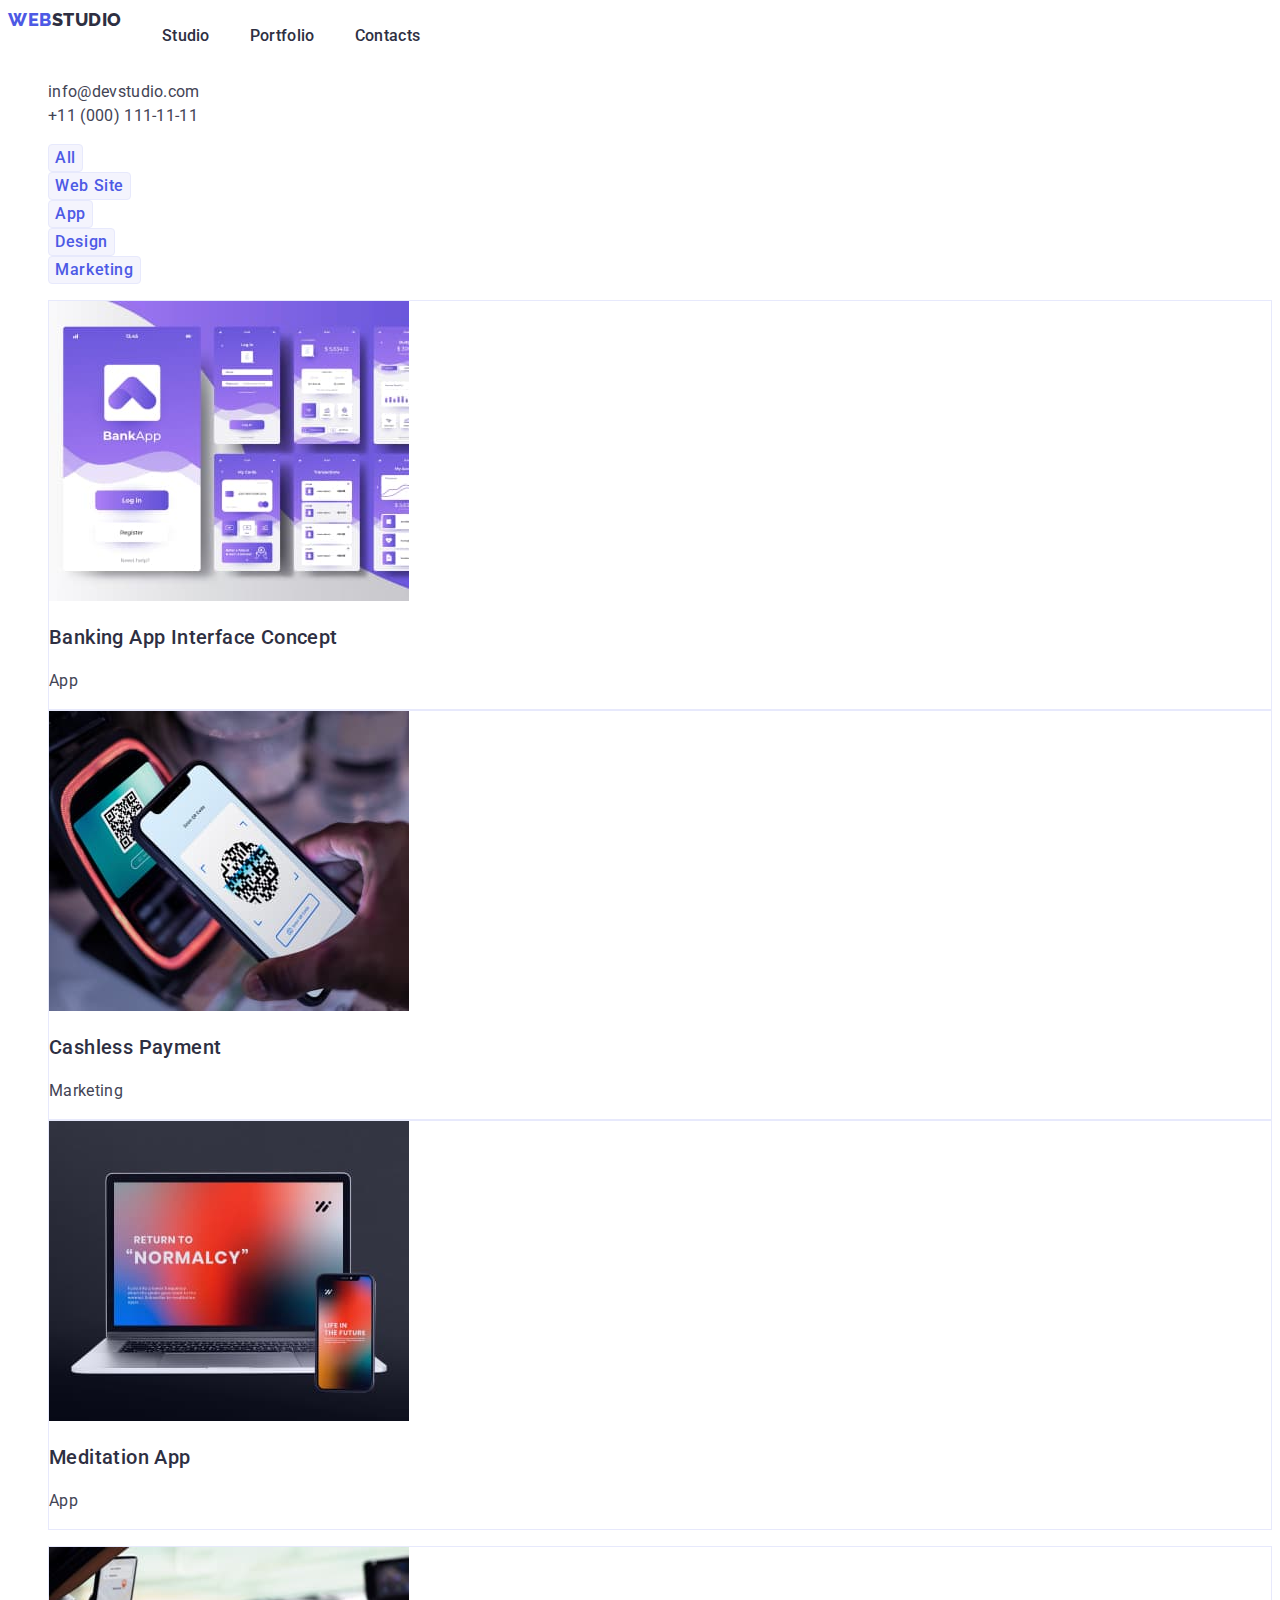
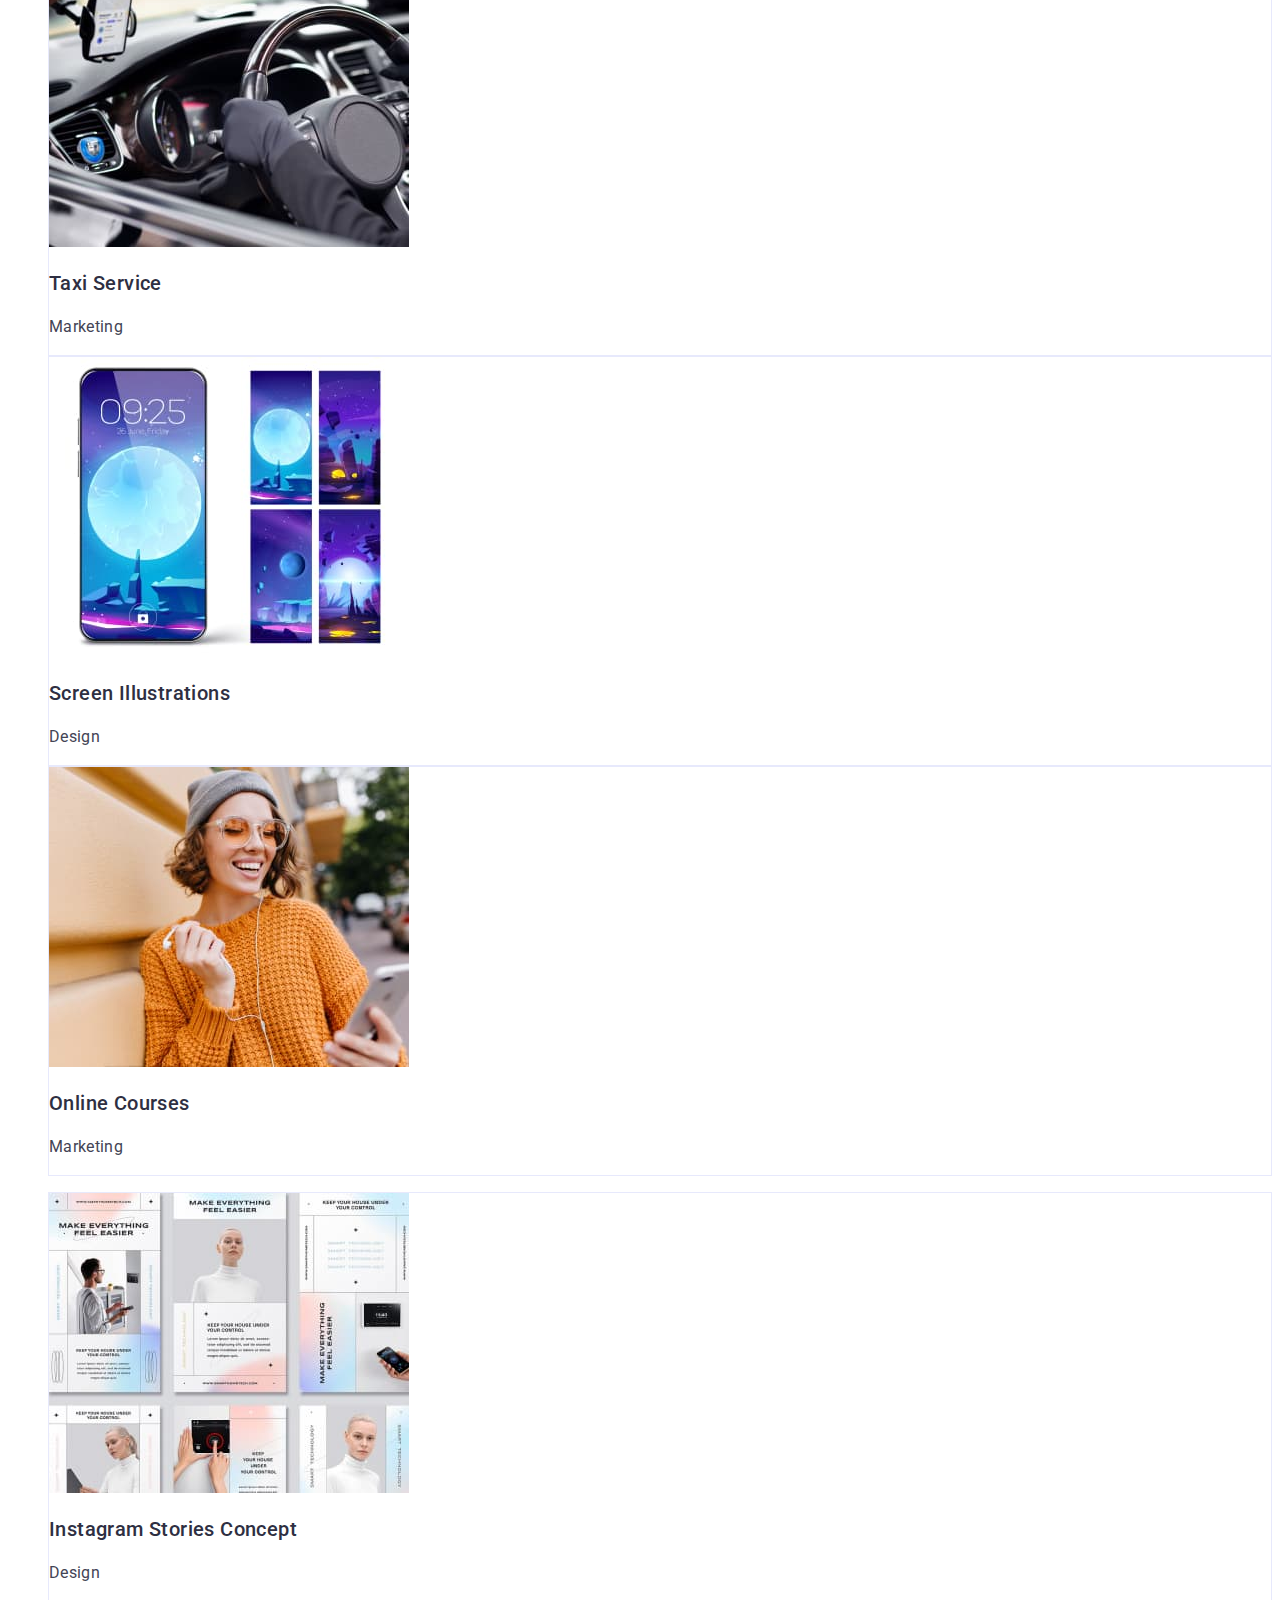
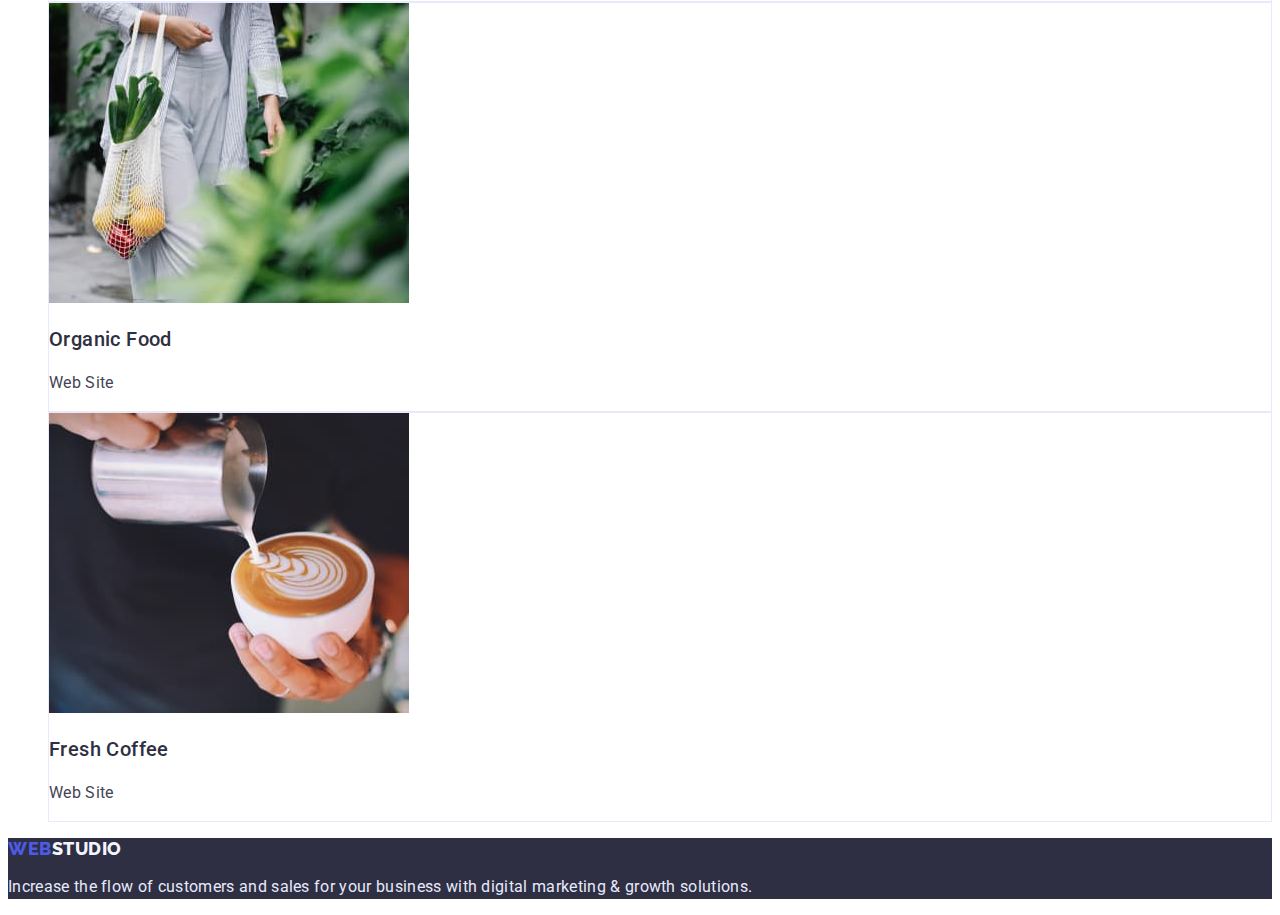
==== portfolio.html @ a6a44a4f "Add files via upload" ====
<!DOCTYPE html>
<html lang="en">
  <head>
    <meta charset="UTF-8" />
    <meta http-equiv="X-UA-Compatible" content="IE=edge" />
    <meta name="viewport" content="width=device-width, initial-scale=1.0" />
    <link
      rel="stylesheet"
      href="https://cdnjs.cloudflare.com/ajax/libs/modern-normalize/1.1.0/modern-normalize.min.css"
      integrity="sha512-wpPYUAdjBVSE4KJnH1VR1HeZfpl1ub8YT/NKx4PuQ5NmX2tKuGu6U/JRp5y+Y8XG2tV+wKQpNHVUX03MfMFn9Q=="
      crossorigin="anonymous"
      referrerpolicy="no-referrer"
    />
    <link rel="stylesheet" href="./css/styles.css" />
    <link rel="preconnect" href="https://fonts.googleapis.com" />
    <link rel="preconnect" href="https://fonts.gstatic.com" crossorigin />
    <link
      href="https://fonts.googleapis.com/css2?family=Raleway:wght@800&family=Roboto:wght@400;500;700;900&display=swap"
      rel="stylesheet"
    />
    <title>Portfolio</title>
  </head>
  <body>
    <header class="header">
      <nav class="header-navigation">
        <a href="/" class="header-logo link"
          ><span class="header-logo-row">Web</span>Studio</a
        >
        <ul class="header-list list">
          <li class="header-item">
            <a href="./index.html" class="link">Studio</a>
          </li>
          <li class="header-item">
            <a href="./portfolio.html" class="link">Portfolio</a>
          </li>
          <li class="header-item"><a href="" class="link">Contacts</a></li>
        </ul>
      </nav>
      <address class="header-address">
        <ul class="list">
          <li class="address-item">
            <a href="mailto:info@devstudio.com" class="header-link link"
              >info@devstudio.com</a
            >
          </li>
          <li class="address-item">
            <a href="tel:+110001111111" class="header-tel link"
              >+11 (000) 111-11-11</a
            >
          </li>
        </ul>
      </address>
    </header>
    <main>
      <section class="menu">
        <h2 class="visually-hidden">Filter</h2>
        <ul class="menu-list list">
          <li class="menu-item">
            <button type="button" class="menu-btn btn">All</button>
          </li>
          <li class="menu-item">
            <button type="button" class="menu-btn btn">Web Site</button>
          </li>
          <li class="menu-item">
            <button type="button" class="menu-btn btn">App</button>
          </li>
          <li class="menu-item">
            <button type="button" class="menu-btn btn">Design</button>
          </li>
          <li class="menu-item">
            <button type="button" class="menu-btn btn">Marketing</button>
          </li>
        </ul>
      </section>
      <section class="gallery">
        <ul class="gallery-list list">
          <li class="gallery-item">
            <img
              src="./images/portfolio-1.jpg"
              alt="interface banking"
              width="360"
              height="300"
            />
            <h3 class="gallery-subtitle">Banking App Interface Concept</h3>
            <p class="gallery-text">App</p>
          </li>
          <li class="gallery-item">
            <img
              src="./images/portfolio-2.jpg"
              alt="payment by smartphone"
              width="360"
              height="300"
            />
            <h3 class="gallery-subtitle">Cashless Payment</h3>
            <p class="gallery-text">Marketing</p>
          </li>
          <li class="gallery-item">
            <img
              src="./images/portfolio-3.jpg"
              alt="computer and smartphone"
              width="360"
              height="300"
            />
            <h3 class="gallery-subtitle">Meditation App</h3>
            <p class="gallery-text">App</p>
          </li>
        </ul>
      </section>
      <section class="gallery">
        <ul class="gallery-list list">
          <li class="gallery-item">
            <img
              src="./images/portfolio-4.jpg"
              alt="navigation in the car"
              width="360"
              height="300"
            />
            <h3 class="gallery-subtitle">Taxi Service</h3>
            <p class="gallery-text">Marketing</p>
          </li>
          <li class="gallery-item">
            <img
              src="./images/portfolio-5.jpg"
              alt="theme for smartphone"
              width="360"
              height="300"
            />
            <h3 class="gallery-subtitle">Screen Illustrations</h3>
            <p class="gallery-text">Design</p>
          </li>
          <li class="gallery-item">
            <img
              src="./images/portfolio-6.jpg"
              alt="girl with a smartphone"
              width="360"
              height="300"
            />
            <h3 class="gallery-subtitle">Online Courses</h3>
            <p class="gallery-text">Marketing</p>
          </li>
        </ul>
      </section>
      <section class="gallery">
        <ul class="gallery-list list">
          <li class="gallery-item">
            <img
              src="./images/portfolio-7.jpg"
              alt="creating Instagram stories"
              width="360"
              height="300"
            />
            <h3 class="gallery-subtitle">Instagram Stories Concept</h3>
            <p class="gallery-text">Design</p>
          </li>
          <li class="gallery-item">
            <img
              src="./images/portfolio-8.jpg"
              alt="a bag of vegetables"
              width="360"
              height="300"
            />
            <h3 class="gallery-subtitle">Organic Food</h3>
            <p class="gallery-text">Web Site</p>
          </li>
          <li class="gallery-item">
            <img
              src="./images/portfolio-9.jpg"
              alt="cup of coffe"
              width="360"
              height="300"
            />
            <h3 class="gallery-subtitle">Fresh Coffee</h3>
            <p class="gallery-text">Web Site</p>
          </li>
        </ul>
      </section>
    </main>
    <footer class="footer">
      <a href="./index.html" class="footer-logo link"
        ><span class="footer-logo-row">Web</span>Studio</a
      >
      <p class="footer-text">
        Increase the flow of customers and sales for your business with digital
        marketing & growth solutions.
      </p>
    </footer>
  </body>
</html>
---- css/styles.css ----
body {
  font-family: "roboto", sans-serif;
}
:root {
  --subtitle-color: #2e2f42;
  --text-color: #434455;
  --title-color: #2e2f42;
  --typical-lh: 1.5;
  --typical-fs: 16px;
  --typical-bc: #fff;
  --typical-fw: 500;
  --accent-pasive-color: #4d5ae5;
  --accent-active-color: #404bbf;
}
.list {
  list-style: none;
}
.link {
  text-decoration: none;
}
.btn {
  cursor: pointer;
  font-family: inherit;
}
.about-title,
.team-title {
  font-weight: 700;
  font-size: 36px;
  line-height: 1.11;
  text-align: center;
}

/* -----------------------HEADER------------------- */
.header {
}
.header-navigation {
  display: flex;

}

.header-logo {
  font-family: "Raleway", sans-serif;
  font-weight: 800;
  font-size: 18px;
  line-height: 1.33;
  letter-spacing: 0.03em;
  text-transform: uppercase;
  color: #2e2f42;
}
.header-logo-row {
  color: var(--accent-pasive-color);
}
.header-list {
  display: flex;
  gap: 40px;

  font-weight: var(--typical-fw);
  font-size: var(--typical-fs);
  line-height: var(--typical-lh);
  letter-spacing: 0.02em;
}
.header-list a {
  color: #2e2f42;
}
.header-item > a:active,
.header-item > a:focus,
.header-item > a:hover {
  color: var(--accent-active-color);
}

.header-item {
}
.header-address {
  font-style: normal;
  font-size: var(--typical-fs);
  line-height: var(--typical-lh);
  letter-spacing: 0.02em;
}
.header-address a {
  color: #434455;
}
.address-item > a:active,
.address-item > a:focus,
.address-item > a:hover  {
  color: var(--accent-active-color);
}
.header-link {
}
.header-tel {
}

/*-----------------------HERO-------------------*/
.hero {
  background: #2e2f42;
}
.hero-title {
  font-size: 56px;
  line-height: 1.08;
  text-align: center;
  letter-spacing: 0.02em;
  color: #ffffff;
}
.hero-btn {
  background: var(--accent-pasive-color);
  font-weight: var(--typical-fw);
  font-size: var(--typical-fs);
  line-height: var(--typical-lh);
  align-items: center;
  letter-spacing: 0.04em;
  color: #ffffff;
}
.hero-btn:hover,
.hero-btn:focus {
  background: var(--accent-active-color);
}

/*-----------------------FEATURES-------------------*/
.features {
}
.visually-hidden {
  position: absolute;
  width: 1px;
  height: 1px;
  overflow: hidden;
  border: 0;
  padding: 0;
  clip-path: inset(100%);
  clip: rect(0 0 0 0);
  margin: -1px;
}
.features-list {
}
.features-item {
}
.features-subtitle {
  font-weight: var(--typical-fw);
  font-size: 20px;
  line-height: 1.2;
  letter-spacing: 0.02em;
  color: var(--subtitle-color);
}
.features-text {
  font-size: var(--typical-fs);
  line-height: var(--typical-lh);
  letter-spacing: 0.02em;
  color: var(--text-color);
}

/*-----------------------ABOUT-------------------*/
.about {
}
.about-title {
  color: var(--title-color);
}
.about-list {
}
.about-item {
}

/*-----------------------TEAM-------------------*/
.team {
  background: #f4f4fd;
}
.team-title {
  color: var(--title-color);
}
.team-list {
}
.team-item {
  background-color: var(--typical-bc);
}
.team-subtitle {
  font-weight: var(--typical-fw);
  font-size: 20px;
  line-height: 1.2;
  text-align: center;
  letter-spacing: 0.02em;
  color: var(--subtitle-color);
  background-color: var(--typical-bc);
}
.team-text {
  font-size: var(--typical-fs);
  line-height: var(--typical-lh);
  text-align: center;
  letter-spacing: 0.02em;
  color: var(--text-color);
  background-color: var(--typical-bc);
}

/*-----------------------FOOTER-------------------*/
.footer {
  background: #2e2f42;
}
.footer-logo {
  font-family: "Raleway";
  font-weight: 800;
  font-size: 18px;
  line-height: 1.17;
  letter-spacing: 0.03em;
  text-transform: uppercase;
  color: #f4f4fd;
}
.footer-logo-row {
  color: var(--accent-pasive-color);
}
.footer-text {
  font-size: var(--typical-fs);
  line-height: var(--typical-lh);
  letter-spacing: 0.02em;
  color: #e7e9fc;
}

/*-----------------------MENU-------------------*/
.menu {
}
.menu-list {
}
.menu-item {
}
.menu-btn {
  font-weight: var(--typical-fw);
  font-size: var(--typical-fs);
  line-height: var(--typical-lh);
  align-items: center;
  text-align: center;
  letter-spacing: 0.04em;
  color: var(--accent-pasive-color);
  background: #f4f4fd;
  border: 1px solid #e7e9fc;
  border-radius: 4px;
}
.menu-btn:hover,
.menu-btn:focus {
  background: var(--accent-active-color);
  color: #ffffff;
}

/*-----------------------GALLERY-------------------*/

.gallery-list {
}
.gallery-item {
  border: 1px solid #e7e9fc;
}
.gallery-subtitle {
  font-weight: var(--typical-fw);
  font-size: 20px;
  line-height: 1.2;
  letter-spacing: 0.02em;
  color: var(--subtitle-color);
  background-color: var(--typical-bc);
}
.gallery-text {
  font-size: var(--typical-fs);
  line-height: var(--typical-lh);
  letter-spacing: 0.02em;
  color: var(--text-color);
  background-color: var(--typical-bc);
}
.gallery {
}
.gallery-title {
}
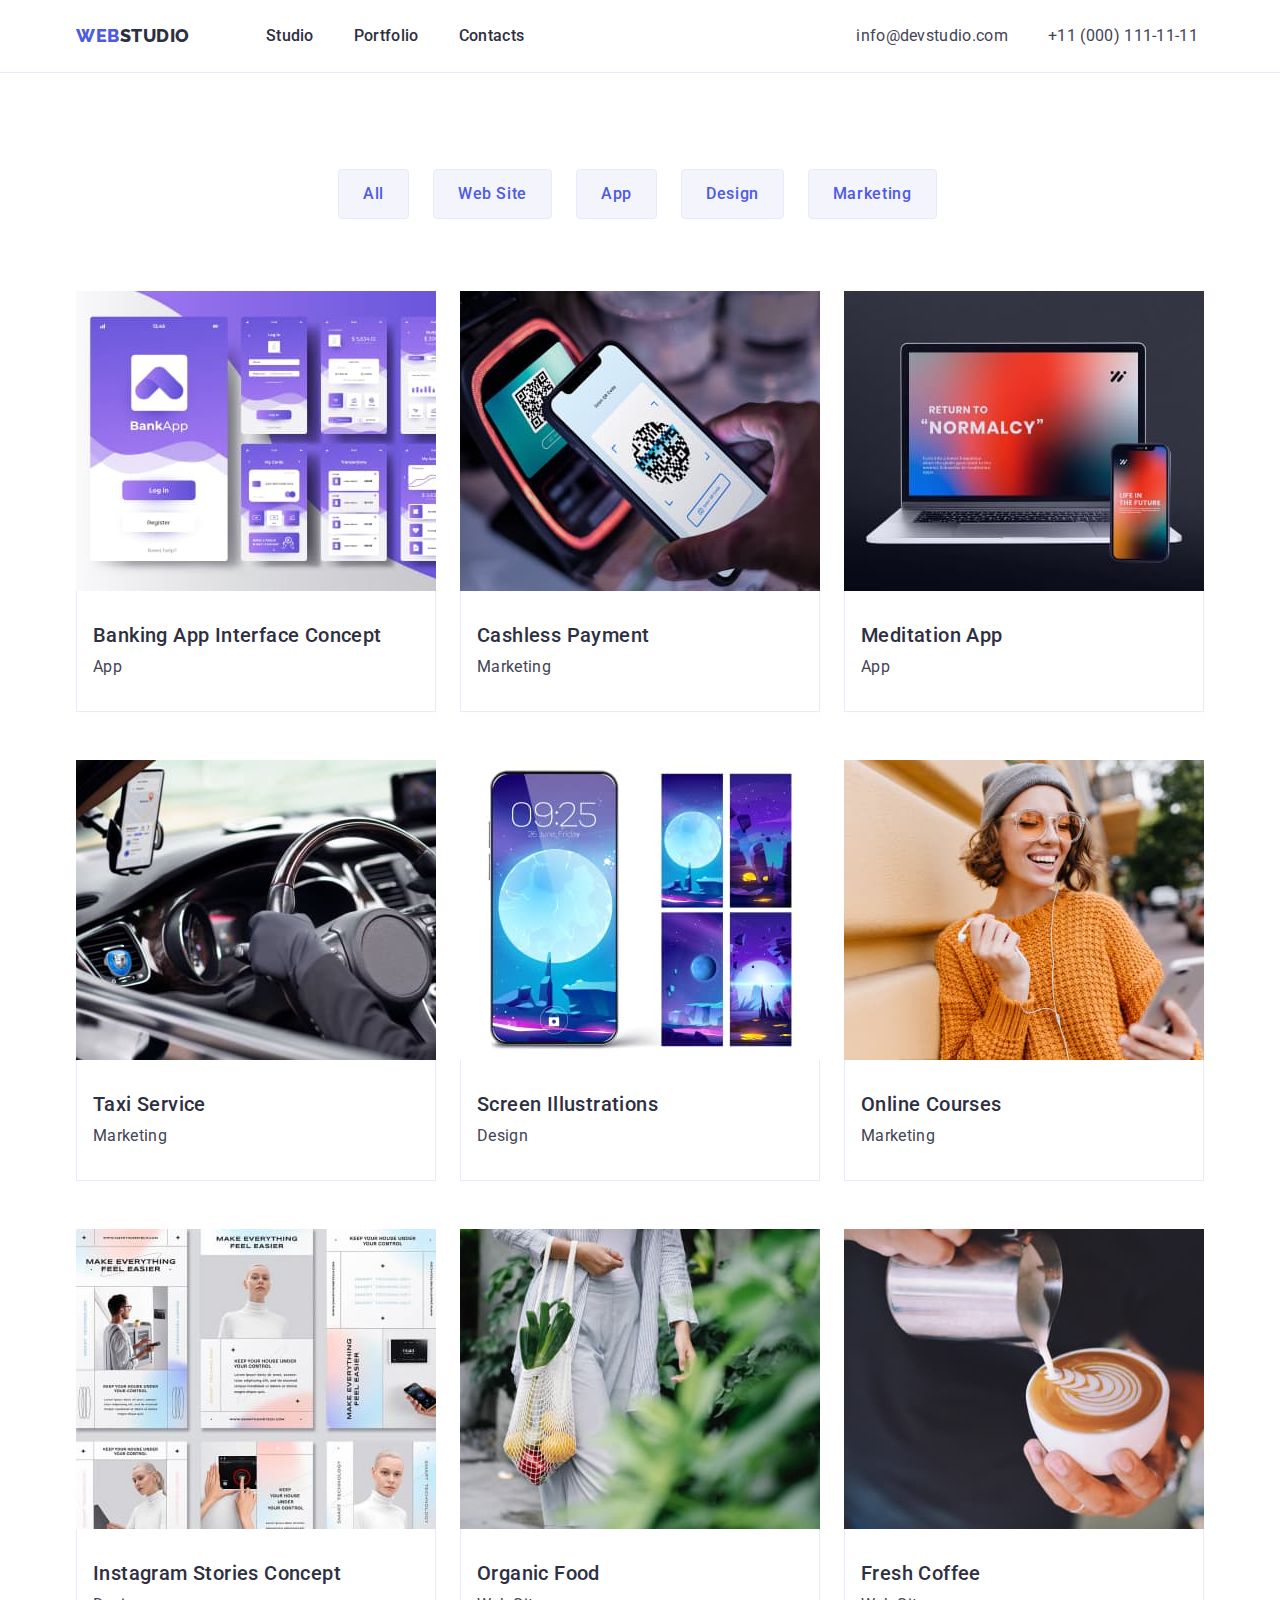
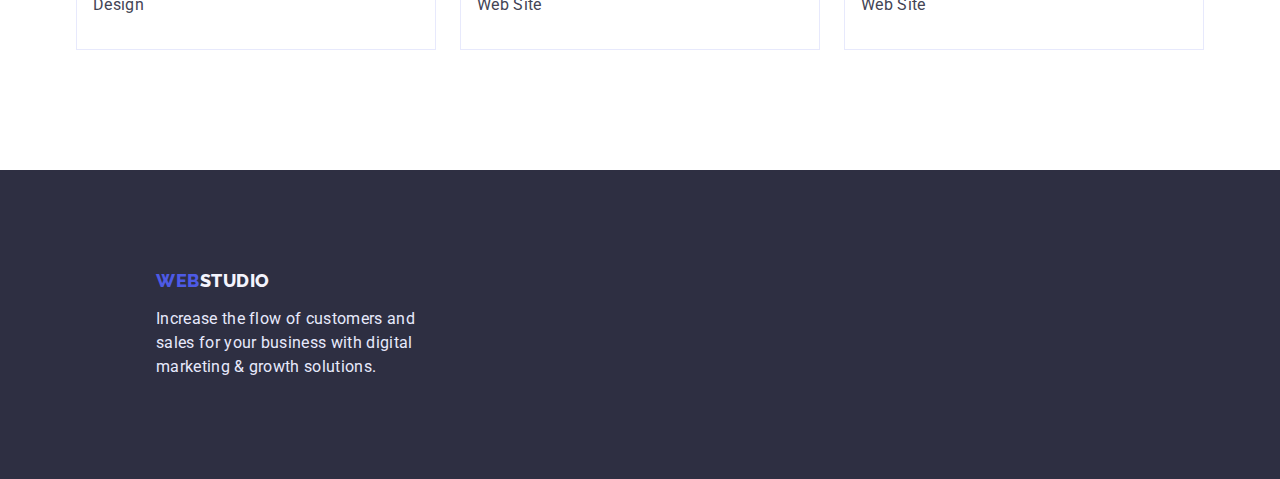
==== commit b43fdf42: "flex-box" ====
--- a/portfolio.html
+++ b/portfolio.html
@@ -4,185 +4,196 @@
     <meta charset="UTF-8" />
     <meta http-equiv="X-UA-Compatible" content="IE=edge" />
     <meta name="viewport" content="width=device-width, initial-scale=1.0" />
-    <link
-      rel="stylesheet"
-      href="https://cdnjs.cloudflare.com/ajax/libs/modern-normalize/1.1.0/modern-normalize.min.css"
-      integrity="sha512-wpPYUAdjBVSE4KJnH1VR1HeZfpl1ub8YT/NKx4PuQ5NmX2tKuGu6U/JRp5y+Y8XG2tV+wKQpNHVUX03MfMFn9Q=="
-      crossorigin="anonymous"
-      referrerpolicy="no-referrer"
-    />
-    <link rel="stylesheet" href="./css/styles.css" />
     <link rel="preconnect" href="https://fonts.googleapis.com" />
     <link rel="preconnect" href="https://fonts.gstatic.com" crossorigin />
     <link
       href="https://fonts.googleapis.com/css2?family=Raleway:wght@800&family=Roboto:wght@400;500;700;900&display=swap"
       rel="stylesheet"
     />
+    <link
+      rel="stylesheet"
+      href="https://cdn.jsdelivr.net/npm/modern-normalize@1.1.0/modern-normalize.min.css"
+    />
+    <link rel="stylesheet" href="./css/styles.css" />
     <title>Portfolio</title>
   </head>
   <body>
     <header class="header">
-      <nav class="header-navigation">
-        <a href="/" class="header-logo link"
-          ><span class="header-logo-row">Web</span>Studio</a
-        >
-        <ul class="header-list list">
-          <li class="header-item">
-            <a href="./index.html" class="link">Studio</a>
-          </li>
-          <li class="header-item">
-            <a href="./portfolio.html" class="link">Portfolio</a>
-          </li>
-          <li class="header-item"><a href="" class="link">Contacts</a></li>
-        </ul>
-      </nav>
-      <address class="header-address">
-        <ul class="list">
-          <li class="address-item">
-            <a href="mailto:info@devstudio.com" class="header-link link"
-              >info@devstudio.com</a
-            >
-          </li>
-          <li class="address-item">
-            <a href="tel:+110001111111" class="header-tel link"
-              >+11 (000) 111-11-11</a
-            >
-          </li>
-        </ul>
-      </address>
+      <div class="container header-wrap">
+        <nav class="header-navigation">
+          <a href="/" class="header-logo link"
+            ><span class="header-logo-row">Web</span>Studio</a
+          >
+          <ul class="header-list list">
+            <li class="header-item">
+              <a href="./index.html" class="link link-wrap">Studio</a>
+            </li>
+            <li class="header-item">
+              <a href="./portfolio.html" class="link">Portfolio</a>
+            </li>
+            <li class="header-item"><a href="" class="link">Contacts</a></li>
+          </ul>
+        </nav>
+        <address class="header-address">
+          <ul class="list header-list-wrap">
+            <li class="address-item">
+              <a href="mailto:info@devstudio.com" class="header-link link"
+                >info@devstudio.com</a
+              >
+            </li>
+            <li class="address-item">
+              <a href="tel:+110001111111" class="header-tel link"
+                >+11 (000) 111-11-11</a
+              >
+            </li>
+          </ul>
+        </address>
+      </div>
     </header>
     <main>
-      <section class="menu">
-        <h2 class="visually-hidden">Filter</h2>
-        <ul class="menu-list list">
-          <li class="menu-item">
-            <button type="button" class="menu-btn btn">All</button>
-          </li>
-          <li class="menu-item">
-            <button type="button" class="menu-btn btn">Web Site</button>
-          </li>
-          <li class="menu-item">
-            <button type="button" class="menu-btn btn">App</button>
-          </li>
-          <li class="menu-item">
-            <button type="button" class="menu-btn btn">Design</button>
-          </li>
-          <li class="menu-item">
-            <button type="button" class="menu-btn btn">Marketing</button>
-          </li>
-        </ul>
-      </section>
       <section class="gallery">
-        <ul class="gallery-list list">
-          <li class="gallery-item">
-            <img
-              src="./images/portfolio-1.jpg"
-              alt="interface banking"
-              width="360"
-              height="300"
-            />
-            <h3 class="gallery-subtitle">Banking App Interface Concept</h3>
-            <p class="gallery-text">App</p>
-          </li>
-          <li class="gallery-item">
-            <img
-              src="./images/portfolio-2.jpg"
-              alt="payment by smartphone"
-              width="360"
-              height="300"
-            />
-            <h3 class="gallery-subtitle">Cashless Payment</h3>
-            <p class="gallery-text">Marketing</p>
-          </li>
-          <li class="gallery-item">
-            <img
-              src="./images/portfolio-3.jpg"
-              alt="computer and smartphone"
-              width="360"
-              height="300"
-            />
-            <h3 class="gallery-subtitle">Meditation App</h3>
-            <p class="gallery-text">App</p>
-          </li>
-        </ul>
-      </section>
-      <section class="gallery">
-        <ul class="gallery-list list">
-          <li class="gallery-item">
-            <img
-              src="./images/portfolio-4.jpg"
-              alt="navigation in the car"
-              width="360"
-              height="300"
-            />
-            <h3 class="gallery-subtitle">Taxi Service</h3>
-            <p class="gallery-text">Marketing</p>
-          </li>
-          <li class="gallery-item">
-            <img
-              src="./images/portfolio-5.jpg"
-              alt="theme for smartphone"
-              width="360"
-              height="300"
-            />
-            <h3 class="gallery-subtitle">Screen Illustrations</h3>
-            <p class="gallery-text">Design</p>
-          </li>
-          <li class="gallery-item">
-            <img
-              src="./images/portfolio-6.jpg"
-              alt="girl with a smartphone"
-              width="360"
-              height="300"
-            />
-            <h3 class="gallery-subtitle">Online Courses</h3>
-            <p class="gallery-text">Marketing</p>
-          </li>
-        </ul>
-      </section>
-      <section class="gallery">
-        <ul class="gallery-list list">
-          <li class="gallery-item">
-            <img
-              src="./images/portfolio-7.jpg"
-              alt="creating Instagram stories"
-              width="360"
-              height="300"
-            />
-            <h3 class="gallery-subtitle">Instagram Stories Concept</h3>
-            <p class="gallery-text">Design</p>
-          </li>
-          <li class="gallery-item">
-            <img
-              src="./images/portfolio-8.jpg"
-              alt="a bag of vegetables"
-              width="360"
-              height="300"
-            />
-            <h3 class="gallery-subtitle">Organic Food</h3>
-            <p class="gallery-text">Web Site</p>
-          </li>
-          <li class="gallery-item">
-            <img
-              src="./images/portfolio-9.jpg"
-              alt="cup of coffe"
-              width="360"
-              height="300"
-            />
-            <h3 class="gallery-subtitle">Fresh Coffee</h3>
-            <p class="gallery-text">Web Site</p>
-          </li>
-        </ul>
+        <div class="container">
+          <h2 class="visually-hidden">Filter</h2>
+          <ul class="menu-list list">
+            <li class="menu-item">
+              <button type="button" class="menu-btn btn">All</button>
+            </li>
+            <li class="menu-item">
+              <button type="button" class="menu-btn btn">Web Site</button>
+            </li>
+            <li class="menu-item">
+              <button type="button" class="menu-btn btn">App</button>
+            </li>
+            <li class="menu-item">
+              <button type="button" class="menu-btn btn">Design</button>
+            </li>
+            <li class="menu-item">
+              <button type="button" class="menu-btn btn">Marketing</button>
+            </li>
+          </ul>
+          <ul class="gallery-list list">
+            <li class="gallery-item">
+              <img
+                src="./images/portfolio-1.jpg"
+                alt="interface banking"
+                width="360"
+                height="300"
+              />
+              <div class="text-card">
+                <h3 class="gallery-subtitle">Banking App Interface Concept</h3>
+                <p class="gallery-text">App</p>
+              </div>
+            </li>
+            <li class="gallery-item">
+              <img
+                src="./images/portfolio-2.jpg"
+                alt="payment by smartphone"
+                width="360"
+                height="300"
+              />
+              <div class="text-card">
+                <h3 class="gallery-subtitle">Cashless Payment</h3>
+                <p class="gallery-text">Marketing</p>
+              </div>
+            </li>
+            <li class="gallery-item">
+              <img
+                src="./images/portfolio-3.jpg"
+                alt="computer and smartphone"
+                width="360"
+                height="300"
+              />
+              <div class="text-card">
+                <h3 class="gallery-subtitle">Meditation App</h3>
+                <p class="gallery-text">App</p>
+              </div>
+            </li>
+            <li class="gallery-item">
+              <img
+                src="./images/portfolio-4.jpg"
+                alt="navigation in the car"
+                width="360"
+                height="300"
+              />
+              <div class="text-card">
+                <h3 class="gallery-subtitle">Taxi Service</h3>
+                <p class="gallery-text">Marketing</p>
+              </div>
+            </li>
+            <li class="gallery-item">
+              <img
+                src="./images/portfolio-5.jpg"
+                alt="theme for smartphone"
+                width="360"
+                height="300"
+              />
+              <div class="text-card">
+                <h3 class="gallery-subtitle">Screen Illustrations</h3>
+                <p class="gallery-text">Design</p>
+              </div>
+            </li>
+            <li class="gallery-item">
+              <img
+                src="./images/portfolio-6.jpg"
+                alt="girl with a smartphone"
+                width="360"
+                height="300"
+              />
+              <div class="text-card">
+                <h3 class="gallery-subtitle">Online Courses</h3>
+                <p class="gallery-text">Marketing</p>
+              </div>
+            </li>
+            <li class="gallery-item">
+              <img
+                src="./images/portfolio-7.jpg"
+                alt="creating Instagram stories"
+                width="360"
+                height="300"
+              />
+              <div class="text-card">
+                <h3 class="gallery-subtitle">Instagram Stories Concept</h3>
+                <p class="gallery-text">Design</p>
+              </div>
+            </li>
+            <li class="gallery-item">
+              <img
+                src="./images/portfolio-8.jpg"
+                alt="a bag of vegetables"
+                width="360"
+                height="300"
+              />
+              <div class="text-card">
+                <h3 class="gallery-subtitle">Organic Food</h3>
+                <p class="gallery-text">Web Site</p>
+              </div>
+            </li>
+            <li class="gallery-item">
+              <img
+                src="./images/portfolio-9.jpg"
+                alt="cup of coffe"
+                width="360"
+                height="300"
+              />
+              <div class="text-card">
+                <h3 class="gallery-subtitle">Fresh Coffee</h3>
+                <p class="gallery-text">Web Site</p>
+              </div>
+            </li>
+          </ul>
+        </div>
       </section>
     </main>
     <footer class="footer">
-      <a href="./index.html" class="footer-logo link"
-        ><span class="footer-logo-row">Web</span>Studio</a
-      >
-      <p class="footer-text">
-        Increase the flow of customers and sales for your business with digital
-        marketing & growth solutions.
-      </p>
+      <div class="container div-container">
+        <a href="./index.html" class="footer-logo link"
+          ><span class="footer-logo-row">Web</span>Studio</a
+        >
+        <p class="footer-text">
+          Increase the flow of customers and sales for your business with
+          digital marketing & growth solutions.
+        </p>
+      </div>
     </footer>
   </body>
 </html>
--- a/css/styles.css
+++ b/css/styles.css
@@ -1,6 +1,7 @@
 body {
   font-family: "roboto", sans-serif;
 }
+
 :root {
   --subtitle-color: #2e2f42;
   --text-color: #434455;
@@ -12,16 +13,47 @@
   --accent-pasive-color: #4d5ae5;
   --accent-active-color: #404bbf;
 }
+
+h1,
+h2,
+h3,
+h4,
+h5,
+h6,
+p {
+  margin: 0;
+}
+
+ul {
+  margin: 0;
+  padding-left: 0;
+}
+
+img {
+  display: block;
+  max-width: 100%;
+  height: auto;
+}
+
 .list {
   list-style: none;
 }
+
 .link {
   text-decoration: none;
 }
+
 .btn {
   cursor: pointer;
   font-family: inherit;
 }
+
+.container {
+  max-width: 1158px;
+  padding: 0 15px;
+  margin: 0 auto;
+}
+
 .about-title,
 .team-title {
   font-weight: 700;
@@ -32,13 +64,21 @@
 
 /* -----------------------HEADER------------------- */
 .header {
-}
+  border-bottom: 1px solid #e7e9fc;
+  padding: 0px 15px;
+}
+
 .header-navigation {
   display: flex;
-
+}
+
+.header-wrap {
+  display: flex;
+  align-items: center;
 }
 
 .header-logo {
+  display: inline-block;
   font-family: "Raleway", sans-serif;
   font-weight: 800;
   font-size: 18px;
@@ -47,11 +87,14 @@
   text-transform: uppercase;
   color: #2e2f42;
 }
+
 .header-logo-row {
   color: var(--accent-pasive-color);
 }
+
 .header-list {
   display: flex;
+  padding-left: 76px;
   gap: 40px;
 
   font-weight: var(--typical-fw);
@@ -59,9 +102,11 @@
   line-height: var(--typical-lh);
   letter-spacing: 0.02em;
 }
+
 .header-list a {
   color: #2e2f42;
 }
+
 .header-item > a:active,
 .header-item > a:focus,
 .header-item > a:hover {
@@ -70,37 +115,79 @@
 
 .header-item {
 }
+
 .header-address {
+  display: flex;
+
   font-style: normal;
   font-size: var(--typical-fs);
   line-height: var(--typical-lh);
   letter-spacing: 0.02em;
 }
+
+.header-list-wrap {
+  display: flex;
+  justify-content: end;
+  gap: 40px;
+  align-items: center;
+}
+
 .header-address a {
   color: #434455;
 }
+
 .address-item > a:active,
 .address-item > a:focus,
-.address-item > a:hover  {
+.address-item > a:hover {
   color: var(--accent-active-color);
 }
+
 .header-link {
-}
+  display: flex;
+  min-width: 151px;
+  padding-left: 332px;
+  padding-top: 24px;
+  padding-bottom: 24px;
+}
+
 .header-tel {
+  display: flex;
+  min-width: 151px;
+  padding-top: 24px;
+  padding-bottom: 24px;
 }
 
 /*-----------------------HERO-------------------*/
 .hero {
+  display: flex;
   background: #2e2f42;
-}
+  width: 1440px;
+  margin: 0px auto;
+}
+
+.hero-container {
+  display: inline-block;
+}
+
 .hero-title {
+  max-width: 500px;
+  margin-top: 188px;
+  margin-bottom: 48px;
+
   font-size: 56px;
   line-height: 1.08;
   text-align: center;
   letter-spacing: 0.02em;
   color: #ffffff;
 }
+
 .hero-btn {
+  display: flex;
+  margin-left: auto;
+  margin-right: auto;
+  margin-bottom: 188px;
+  padding: 16px 32px;
+
   background: var(--accent-pasive-color);
   font-weight: var(--typical-fw);
   font-size: var(--typical-fs);
@@ -108,7 +195,10 @@
   align-items: center;
   letter-spacing: 0.04em;
   color: #ffffff;
-}
+  box-shadow: 0px 4px 4px rgba(0, 0, 0, 0.15);
+  border-radius: 4px;
+}
+
 .hero-btn:hover,
 .hero-btn:focus {
   background: var(--accent-active-color);
@@ -117,6 +207,7 @@
 /*-----------------------FEATURES-------------------*/
 .features {
 }
+
 .visually-hidden {
   position: absolute;
   width: 1px;
@@ -128,17 +219,28 @@
   clip: rect(0 0 0 0);
   margin: -1px;
 }
+
 .features-list {
-}
+  display: flex;
+  padding-top: 120px;
+  padding-bottom: 120px;
+  gap: 20px;
+}
+
 .features-item {
-}
+  width: calc((100% - 60px) / 4);
+}
+
 .features-subtitle {
+  padding-bottom: 8px;
+
   font-weight: var(--typical-fw);
   font-size: 20px;
   line-height: 1.2;
   letter-spacing: 0.02em;
   color: var(--subtitle-color);
 }
+
 .features-text {
   font-size: var(--typical-fs);
   line-height: var(--typical-lh);
@@ -149,27 +251,54 @@
 /*-----------------------ABOUT-------------------*/
 .about {
 }
+
 .about-title {
   color: var(--title-color);
 }
+
 .about-list {
-}
+  display: flex;
+  gap: 24px;
+  padding-top: 72px;
+  padding-bottom: 108px;
+}
+
 .about-item {
+  width: calc((100% - 48px) / 3);
 }
 
 /*-----------------------TEAM-------------------*/
 .team {
+  width: 1440px;
+  margin: 0 auto;
+
   background: #f4f4fd;
 }
+
 .team-title {
   color: var(--title-color);
 }
+
 .team-list {
-}
+  display: flex;
+  padding-top: 72px;
+  padding-bottom: 120px;
+  gap: 24px;
+}
+
 .team-item {
+  width: calc((100% - 72px) / 4);
+
   background-color: var(--typical-bc);
-}
+  box-shadow: 0px 1px 6px rgba(46, 47, 66, 0.08),
+    0px 1px 1px rgba(46, 47, 66, 0.16), 0px 2px 1px rgba(46, 47, 66, 0.08);
+  border-radius: 0px 0px 4px 4px;
+}
+
 .team-subtitle {
+  padding-top: 32px;
+  padding-bottom: 8px;
+
   font-weight: var(--typical-fw);
   font-size: 20px;
   line-height: 1.2;
@@ -178,7 +307,10 @@
   color: var(--subtitle-color);
   background-color: var(--typical-bc);
 }
+
 .team-text {
+  padding-bottom: 32px;
+
   font-size: var(--typical-fs);
   line-height: var(--typical-lh);
   text-align: center;
@@ -189,9 +321,21 @@
 
 /*-----------------------FOOTER-------------------*/
 .footer {
+  width: 1440px;
+  margin: 0 auto;
+
   background: #2e2f42;
 }
+
+.div-container {
+  padding-top: 100px;
+  padding-bottom: 100px;
+}
+
 .footer-logo {
+  display: block;
+  padding-bottom: 16px;
+
   font-family: "Raleway";
   font-weight: 800;
   font-size: 18px;
@@ -200,10 +344,14 @@
   text-transform: uppercase;
   color: #f4f4fd;
 }
+
 .footer-logo-row {
   color: var(--accent-pasive-color);
 }
+
 .footer-text {
+  width: 270px;
+
   font-size: var(--typical-fs);
   line-height: var(--typical-lh);
   letter-spacing: 0.02em;
@@ -213,11 +361,22 @@
 /*-----------------------MENU-------------------*/
 .menu {
 }
+
 .menu-list {
-}
+  display: flex;
+  padding-top: 96px;
+  padding-bottom: 72px;
+  padding-right: 262px;
+  padding-left: 262px;
+  gap: 24px;
+}
+
 .menu-item {
 }
+
 .menu-btn {
+  padding: 12px 24px;
+
   font-weight: var(--typical-fw);
   font-size: var(--typical-fs);
   line-height: var(--typical-lh);
@@ -229,20 +388,59 @@
   border: 1px solid #e7e9fc;
   border-radius: 4px;
 }
+
 .menu-btn:hover,
 .menu-btn:focus {
   background: var(--accent-active-color);
   color: #ffffff;
 }
 
-/*-----------------------GALLERY-------------------*/
-
 .gallery-list {
-}
+  display: flex;
+  flex-wrap: wrap;
+  column-gap: 24px;
+}
+
+.gallery-item:nth-child(-n + 6) {
+  margin-bottom: 48px;
+}
+
+.gallery-item:nth-last-child(-n + 3) {
+  margin-bottom: 120px;
+}
+
 .gallery-item {
-  border: 1px solid #e7e9fc;
-}
+  width: calc((100% - 48px) / 3);
+}
+
+.text-card {
+  width: 360px;
+  padding-top: 32px;
+  padding-bottom: 32px;
+
+  border-right-width: 1px;
+  border-right-style: solid;
+  border-right-color: #e7e9fc;
+
+  border-bottom-width: 1px;
+  border-bottom-style: solid;
+  border-bottom-color: #e7e9fc;
+
+  border-left-width: 1px;
+  border-left-style: solid;
+  border-left-color: #e7e9fc;
+}
+
+.text-card:hover {
+  border: 0.5px solid #f4f4fd;
+  box-shadow: 0px 1px 6px rgba(46, 47, 66, 0.08),
+    0px 1px 1px rgba(46, 47, 66, 0.16), 0px 2px 1px rgba(46, 47, 66, 0.08);
+}
+
 .gallery-subtitle {
+  padding-left: 16px;
+  padding-bottom: 8px;
+
   font-weight: var(--typical-fw);
   font-size: 20px;
   line-height: 1.2;
@@ -250,14 +448,19 @@
   color: var(--subtitle-color);
   background-color: var(--typical-bc);
 }
+
 .gallery-text {
+  padding-left: 16px;
+
   font-size: var(--typical-fs);
   line-height: var(--typical-lh);
   letter-spacing: 0.02em;
   color: var(--text-color);
   background-color: var(--typical-bc);
 }
+
 .gallery {
 }
+
 .gallery-title {
 }
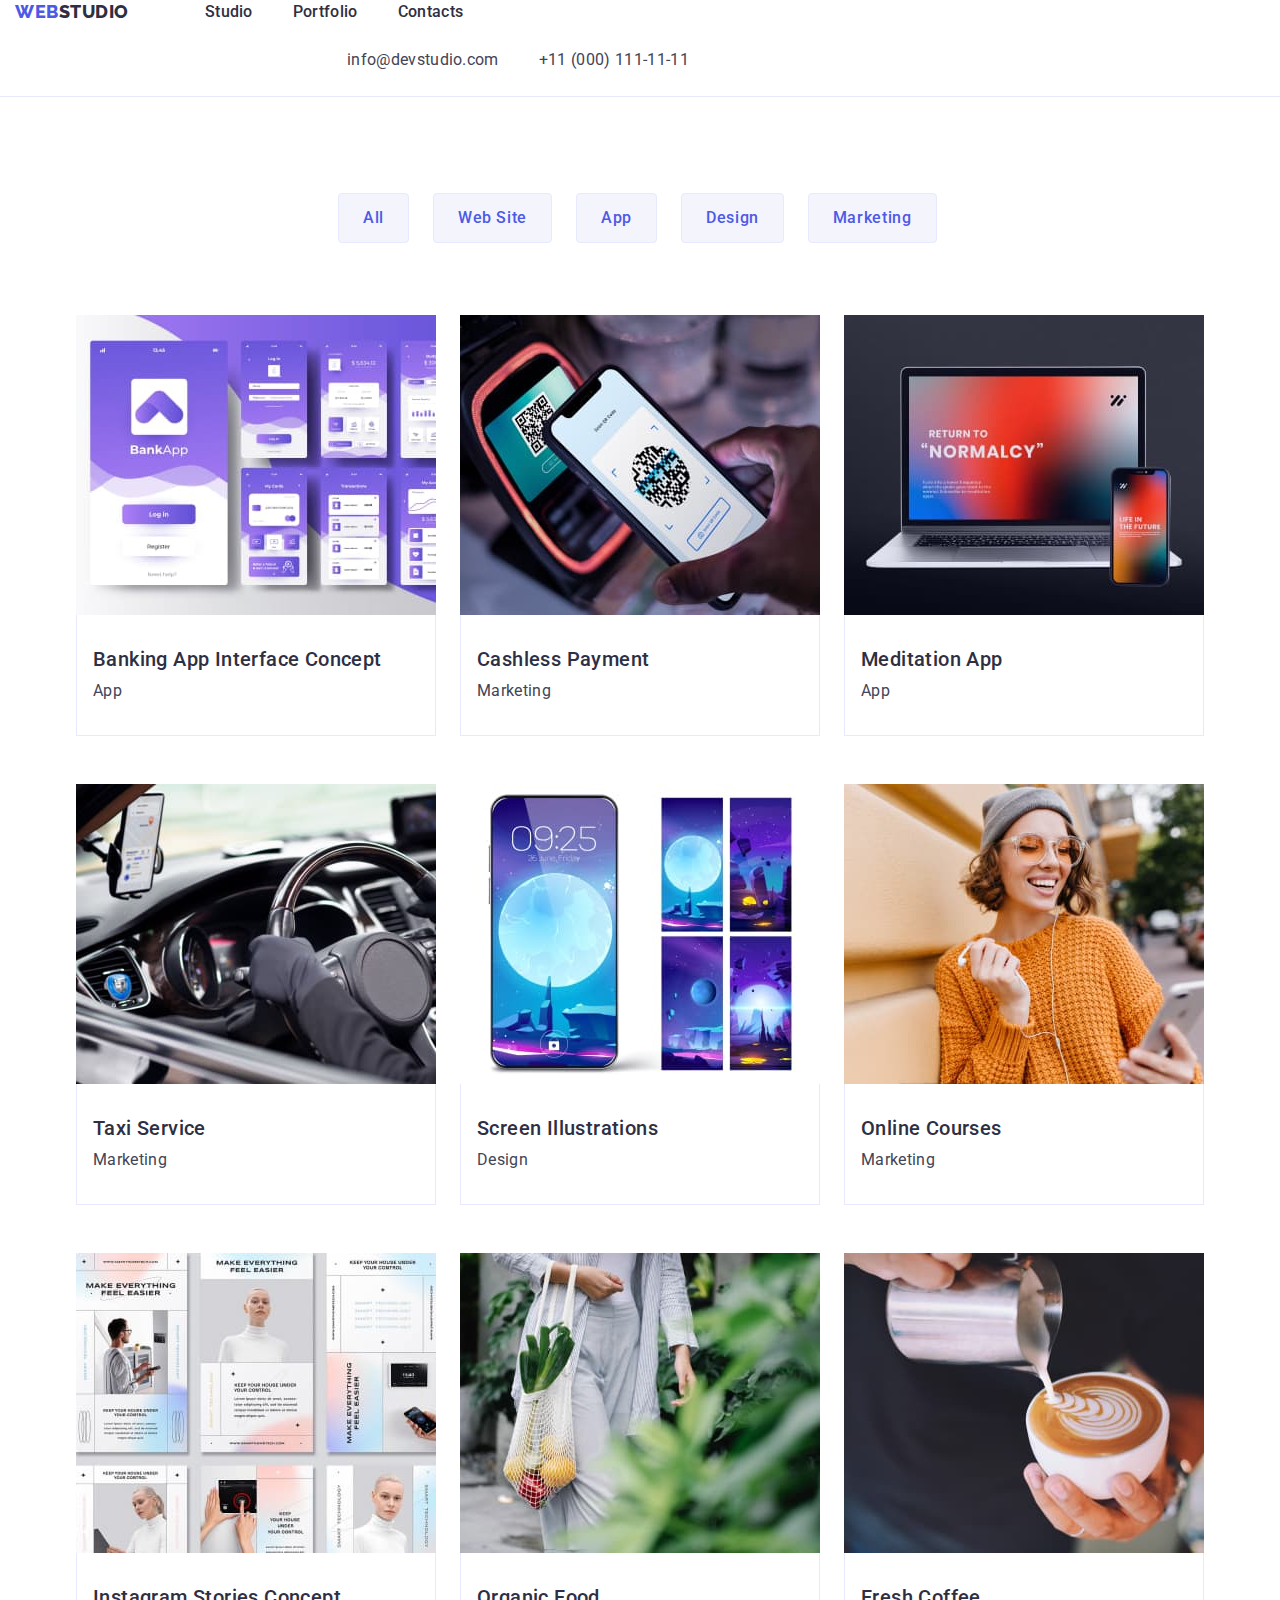
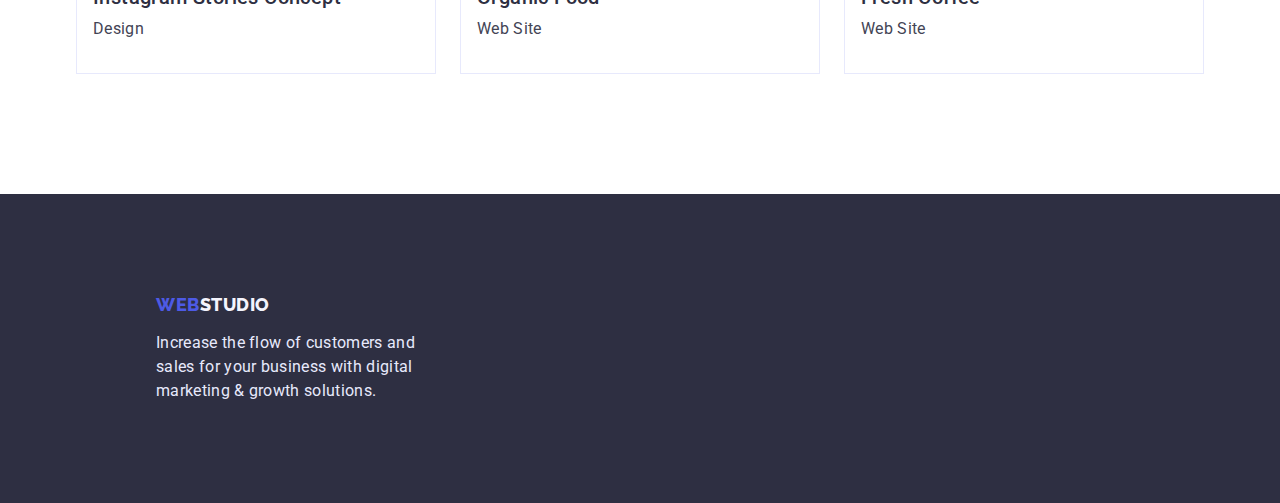
==== commit 2882a673: "Update portfolio.html" ====
--- a/portfolio.html
+++ b/portfolio.html
@@ -19,7 +19,7 @@
   </head>
   <body>
     <header class="header">
-      <div class="container header-wrap">
+      <div class="container header-wrap"></div>
         <nav class="header-navigation">
           <a href="/" class="header-logo link"
             ><span class="header-logo-row">Web</span>Studio</a
@@ -29,9 +29,9 @@
               <a href="./index.html" class="link link-wrap">Studio</a>
             </li>
             <li class="header-item">
-              <a href="./portfolio.html" class="link">Portfolio</a>
+              <a href="./portfolio.html" class="link link-wrap">Portfolio</a>
             </li>
-            <li class="header-item"><a href="" class="link">Contacts</a></li>
+            <li class="header-item"><a href="" class="link link-wrap">Contacts</a></li>
           </ul>
         </nav>
         <address class="header-address">
--- a/css/styles.css
+++ b/css/styles.css
@@ -103,6 +103,11 @@
   letter-spacing: 0.02em;
 }
 
+.link-wrap{
+  padding-top: 24px;
+  padding-bottom: 24px;
+}
+
 .header-list a {
   color: #2e2f42;
 }
@@ -142,19 +147,16 @@
   color: var(--accent-active-color);
 }
 
-.header-link {
-  display: flex;
-  min-width: 151px;
-  padding-left: 332px;
-  padding-top: 24px;
-  padding-bottom: 24px;
-}
-
+.header-link,
 .header-tel {
   display: flex;
   min-width: 151px;
   padding-top: 24px;
   padding-bottom: 24px;
+}
+
+.header-link {
+  padding-left: 332px;
 }
 
 /*-----------------------HERO-------------------*/
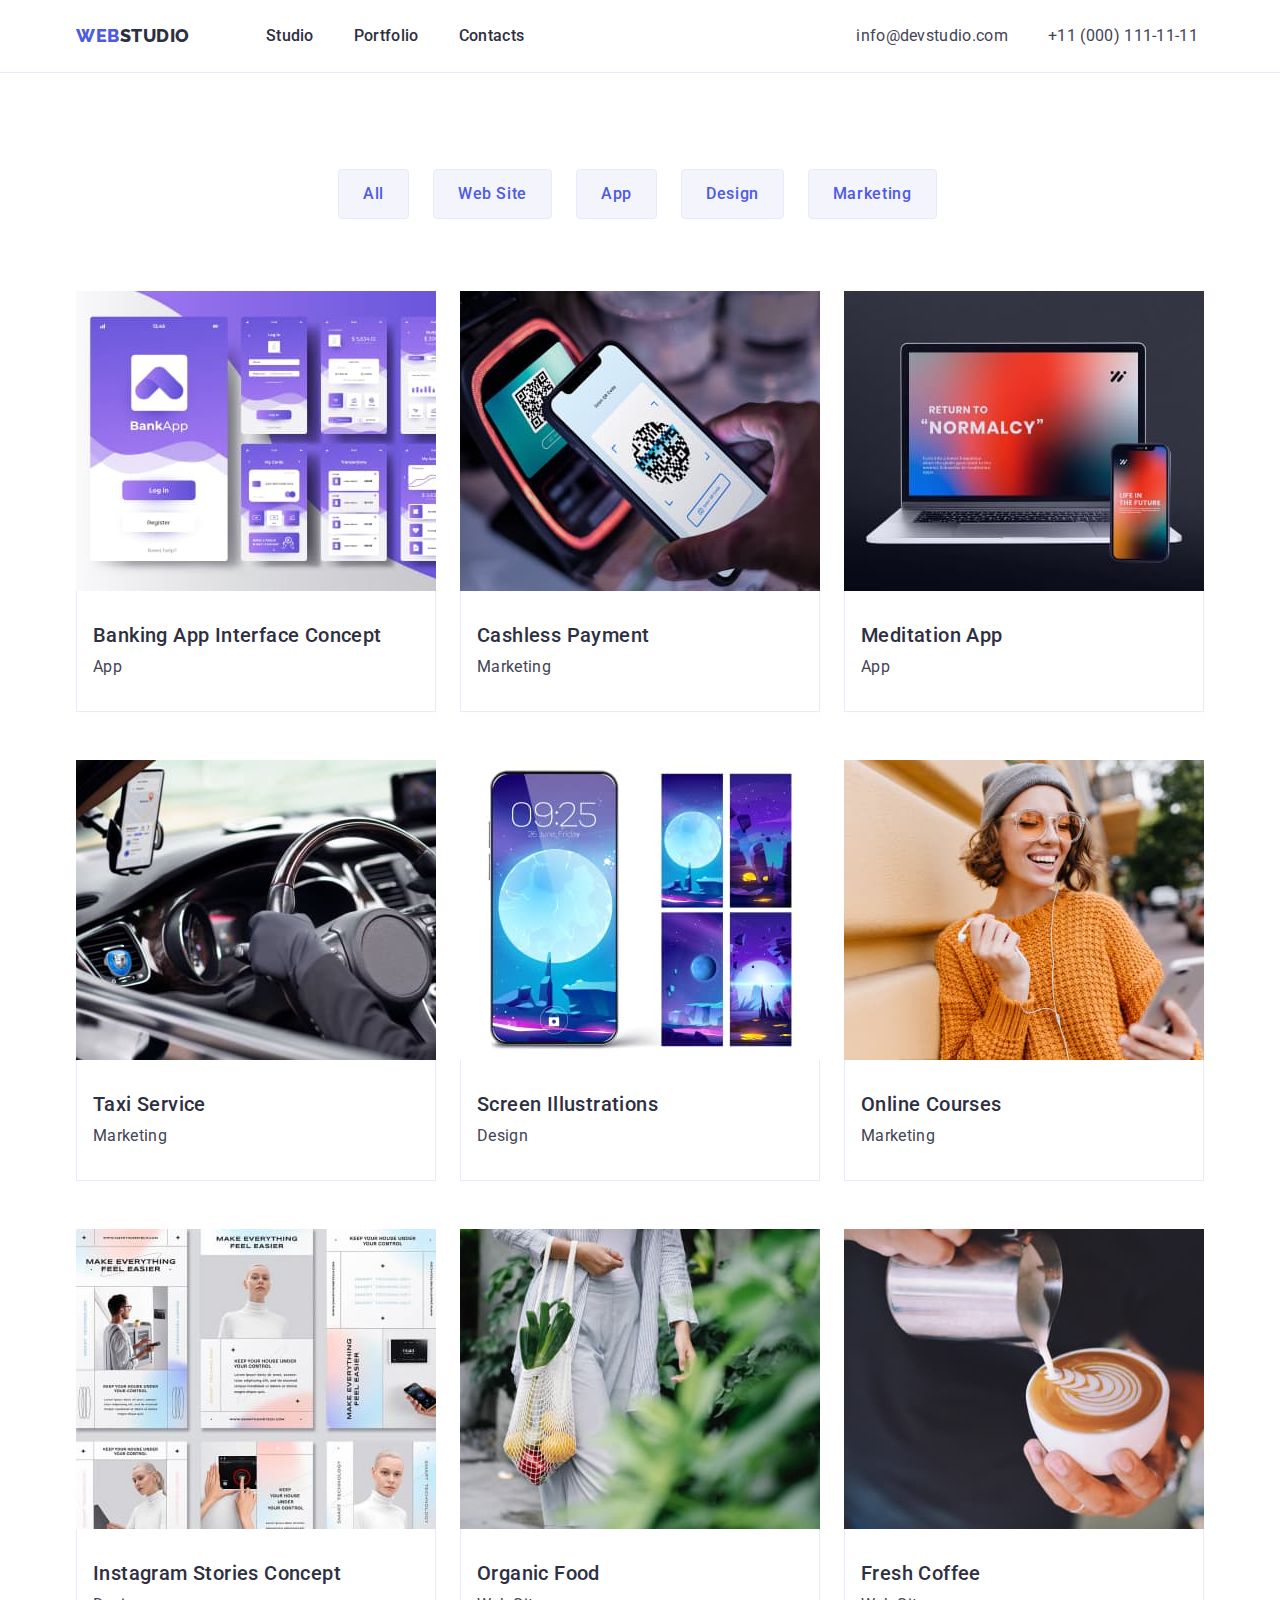
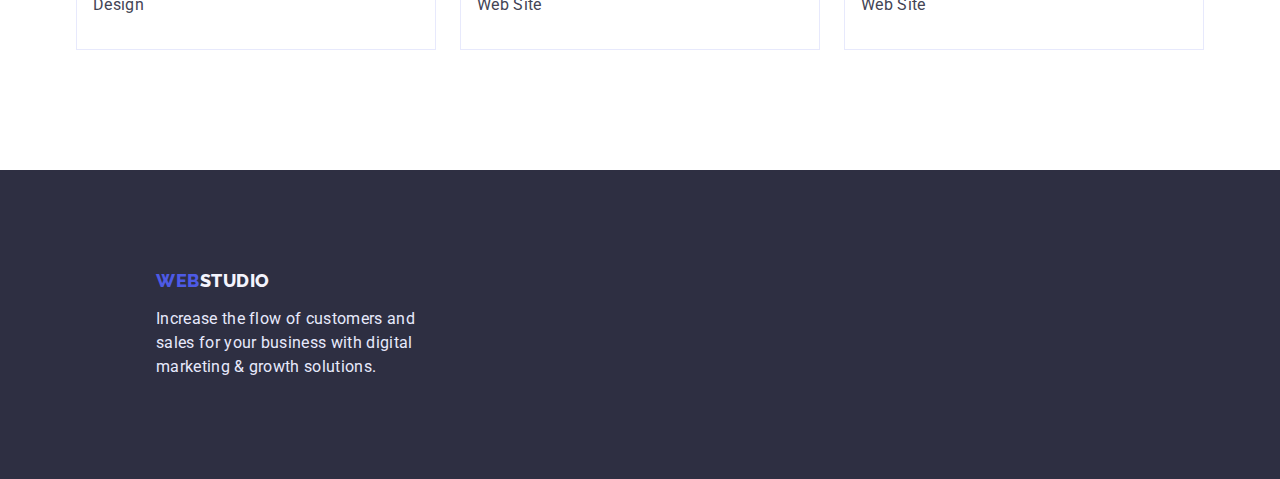
==== commit 52bbd32d: "red-2" ====
--- a/portfolio.html
+++ b/portfolio.html
@@ -19,7 +19,7 @@
   </head>
   <body>
     <header class="header">
-      <div class="container header-wrap"></div>
+      <div class="container header-wrap">
         <nav class="header-navigation">
           <a href="/" class="header-logo link"
             ><span class="header-logo-row">Web</span>Studio</a
